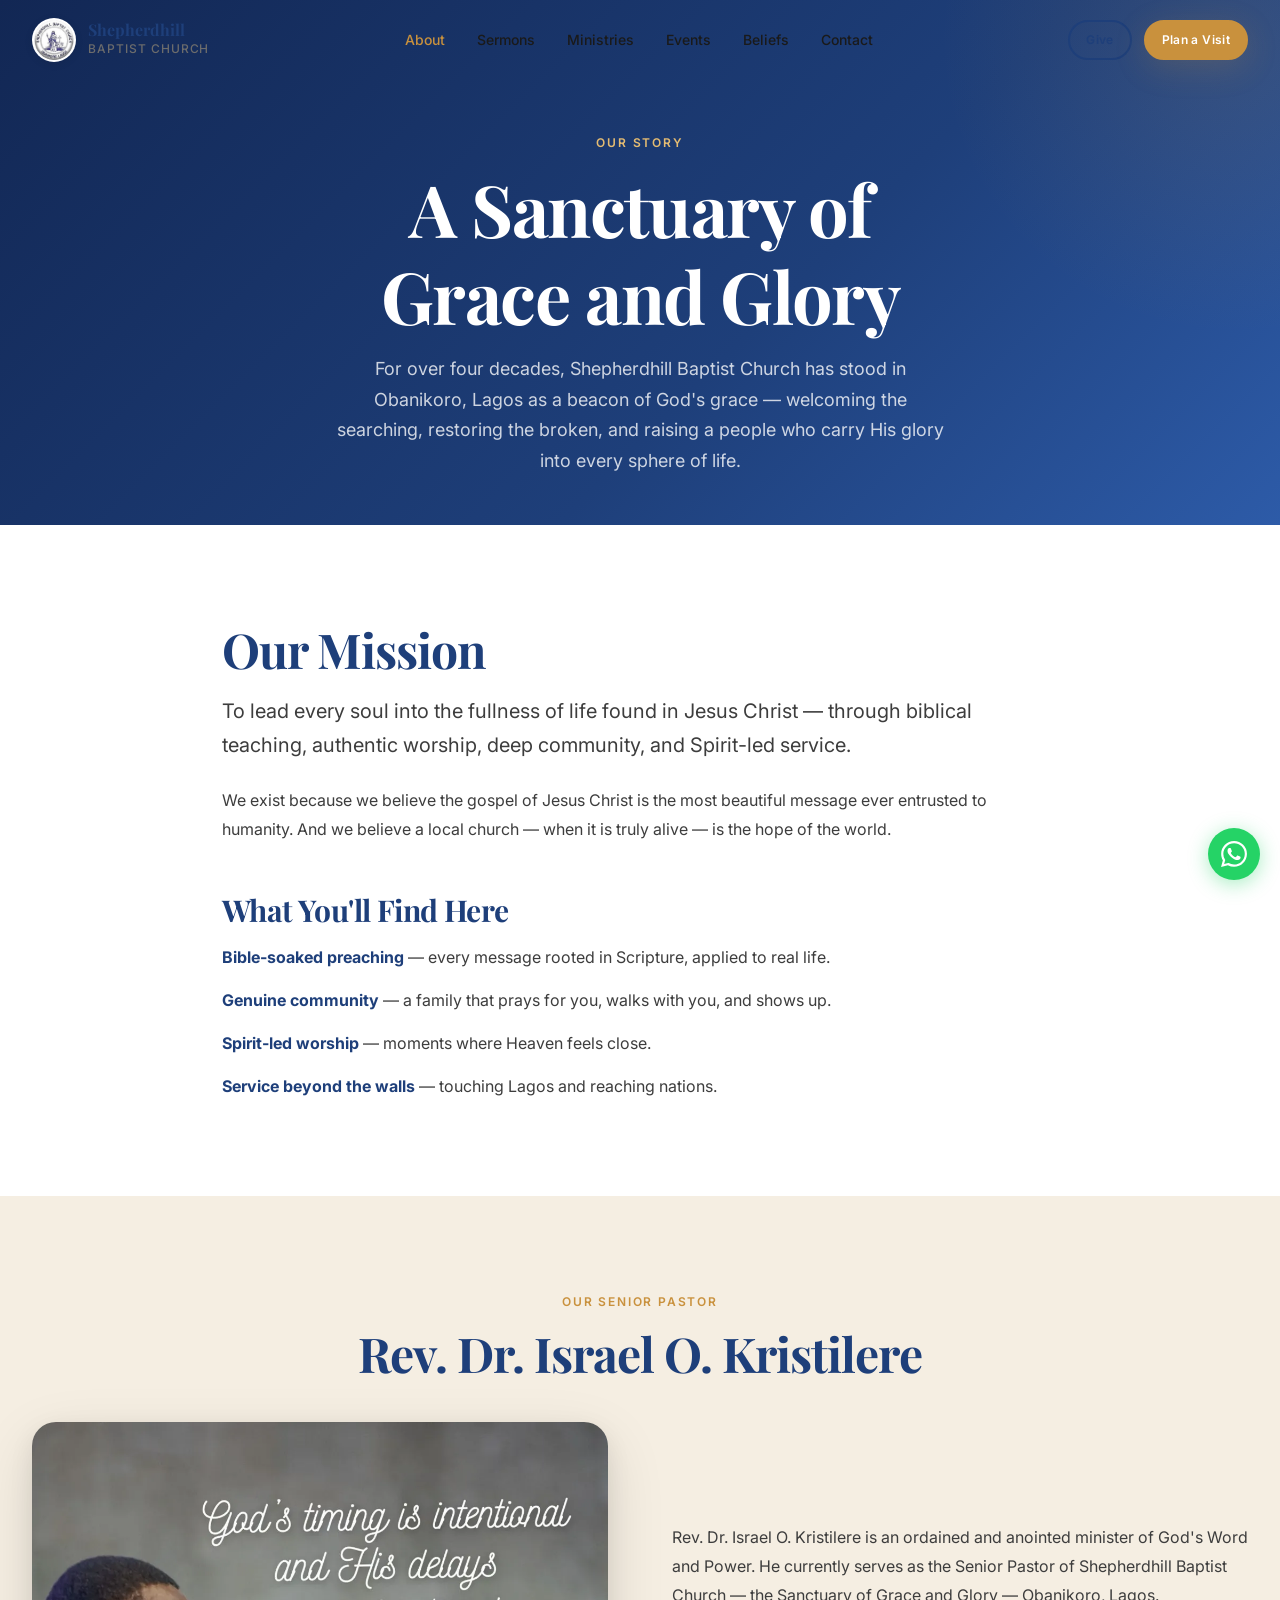
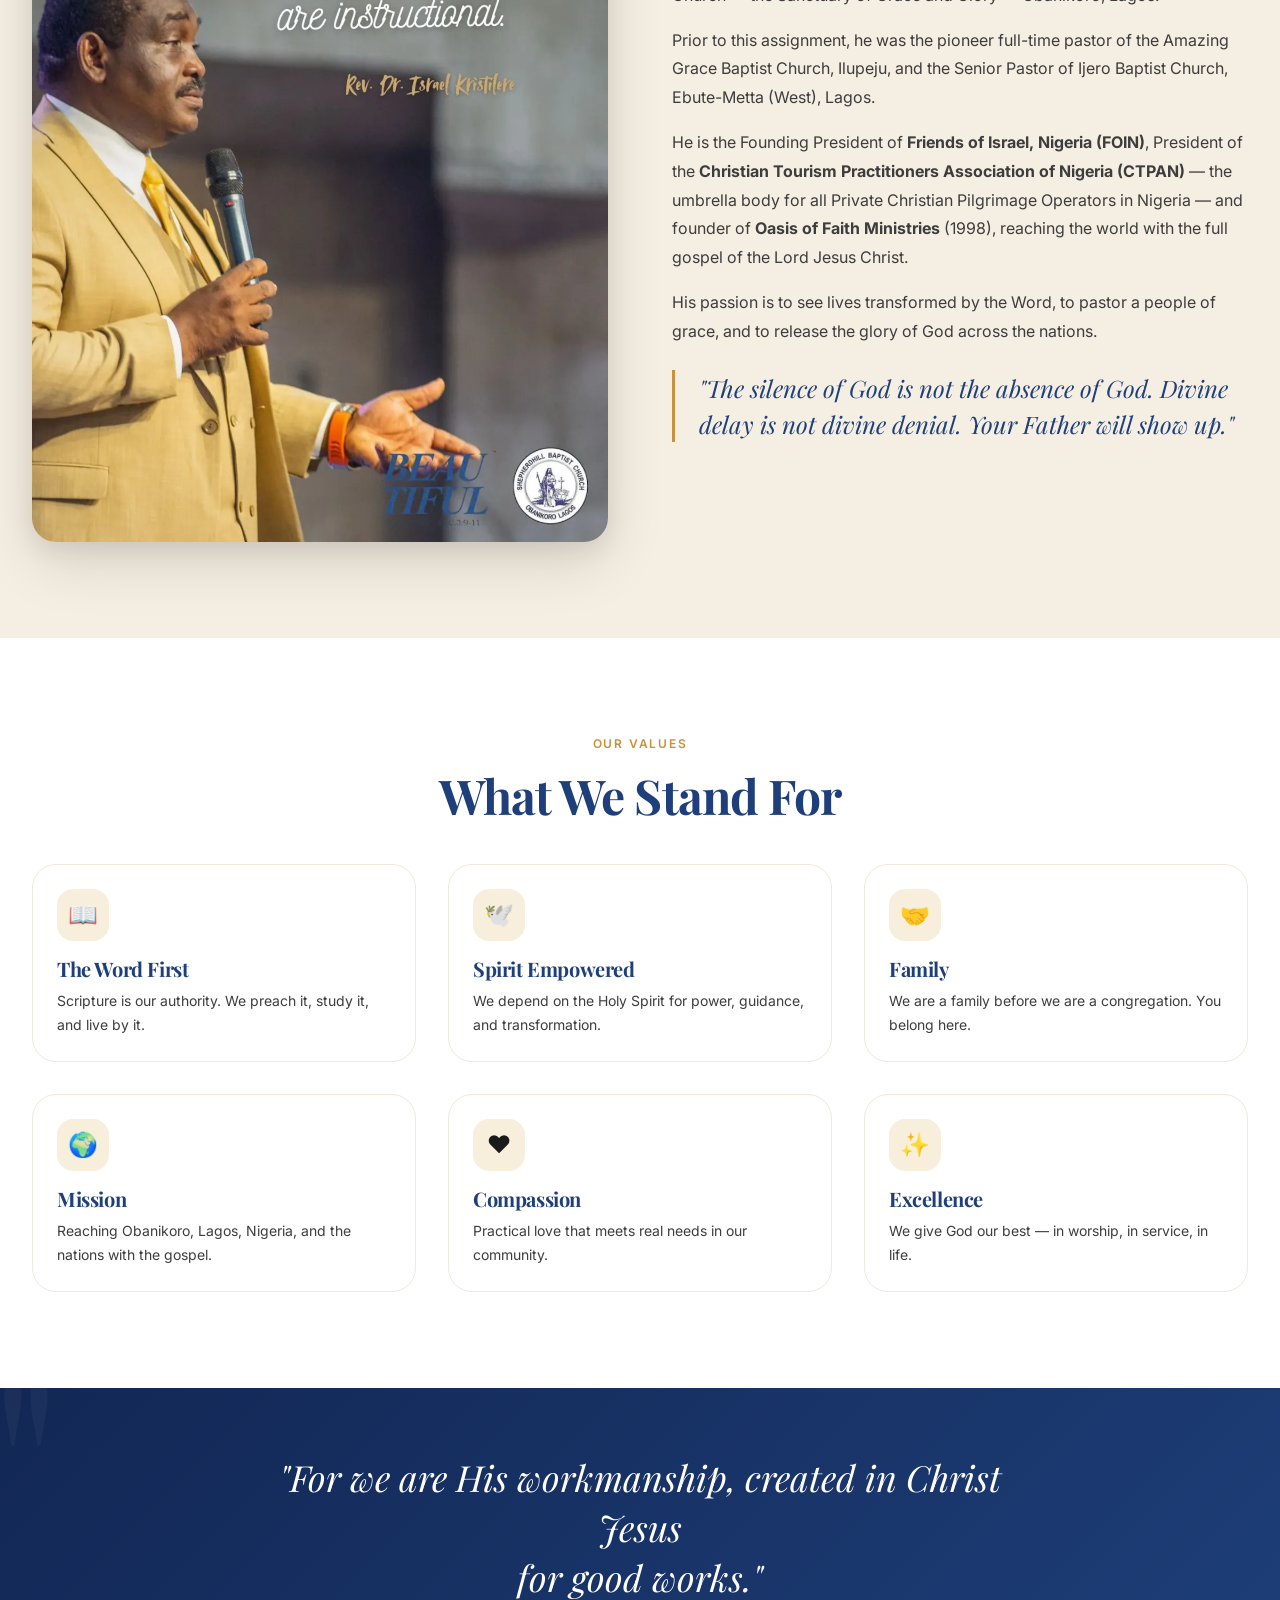
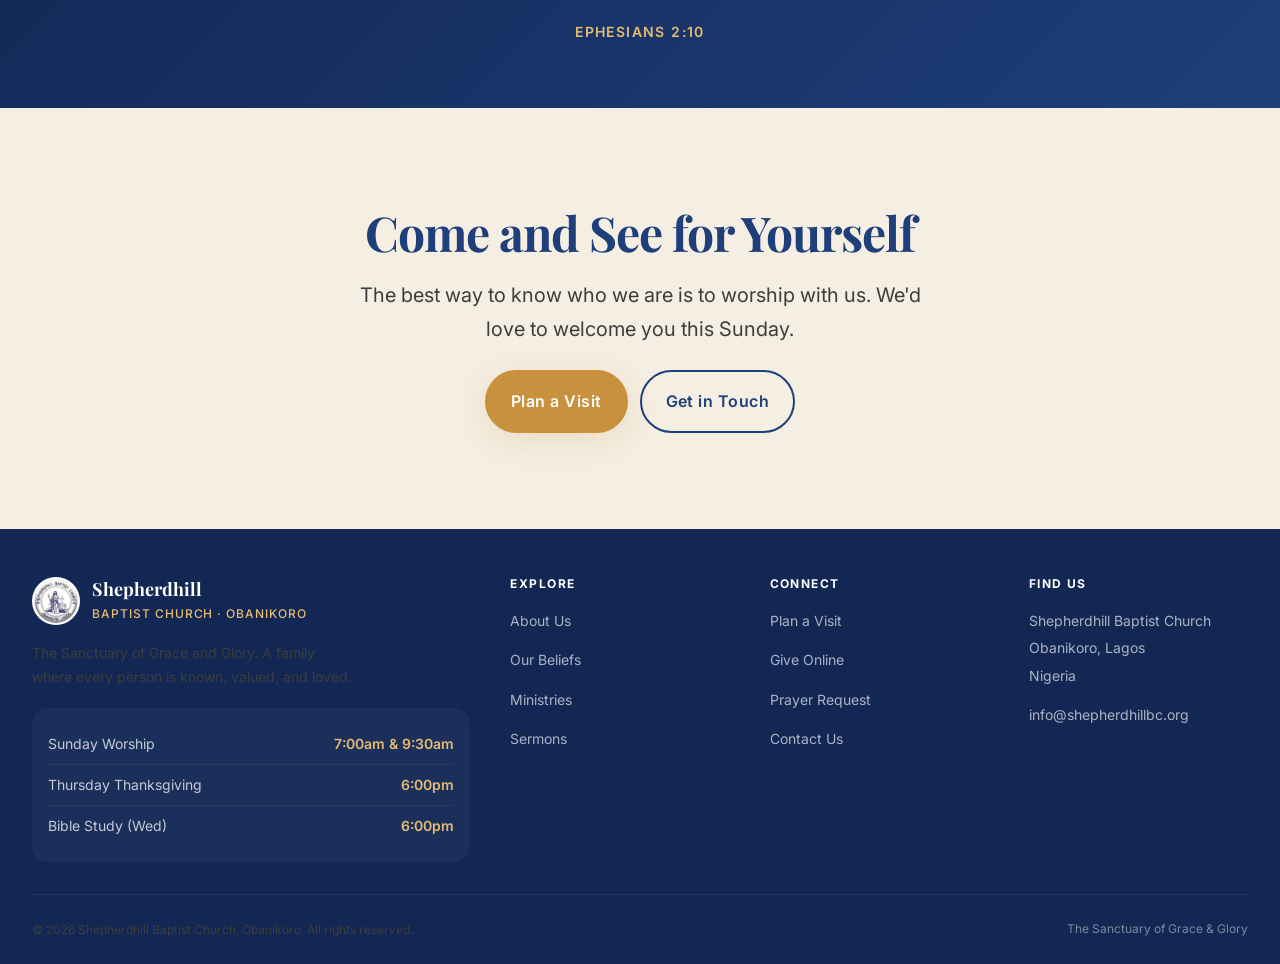
==== about.html @ 23aa7ebd "Initial commit — Shepherdhill Baptist Church website" ====
<!DOCTYPE html>
<html lang="en">
<head>
  <meta charset="UTF-8" />
  <meta name="viewport" content="width=device-width, initial-scale=1.0, viewport-fit=cover" />
  <meta name="theme-color" content="#1E3F7A" />
  <meta name="description" content="About Shepherdhill Baptist Church — The Sanctuary of Grace and Glory in Obanikoro, Lagos. Senior Pastor Rev. Dr. Israel O. Kristilere." />
  <title>About Us — Shepherdhill Baptist Church</title>
  <link rel="icon" type="image/jpeg" href="assets/logo.jpg" />
  <link rel="apple-touch-icon" href="assets/logo.jpg" />
  <link rel="preconnect" href="https://fonts.googleapis.com" />
  <link rel="preconnect" href="https://fonts.gstatic.com" crossorigin />
  <link href="https://fonts.googleapis.com/css2?family=Playfair+Display:ital,wght@0,700;0,800;1,700&family=Inter:wght@400;500;600;700&display=swap" rel="stylesheet" />
  <link rel="stylesheet" href="css/style.css" />
</head>
<body>

  <nav class="nav" id="main-nav">
    <div class="nav__inner">
      <a href="index.html" class="nav__logo">
        <img src="assets/logo.jpg" alt="Shepherdhill Baptist Church Logo" class="nav__logo-img" />
        <div>
          <div class="nav__logo-text">Shepherdhill</div>
          <div class="nav__logo-sub">Baptist Church</div>
        </div>
      </a>
      <ul class="nav__links">
        <li><a href="about.html" class="nav__link">About</a></li>
        <li><a href="sermons.html" class="nav__link">Sermons</a></li>
        <li><a href="ministries.html" class="nav__link">Ministries</a></li>
        <li><a href="events.html" class="nav__link">Events</a></li>
        <li><a href="beliefs.html" class="nav__link">Beliefs</a></li>
        <li><a href="contact.html" class="nav__link">Contact</a></li>
      </ul>
      <div class="nav__actions">
        <a href="give.html" class="btn btn--secondary btn--sm btn--desktop">Give</a>
        <a href="plan-visit.html" class="btn btn--primary btn--sm">Plan a Visit</a>
        <button class="nav__menu-btn" id="menu-btn" aria-label="Open menu">
          <span></span><span></span><span></span>
        </button>
      </div>
    </div>
  </nav>

  <div class="mobile-nav" id="mobile-nav">
    <button class="mobile-nav__close" id="mobile-nav-close" aria-label="Close menu">✕</button>
    <ul class="mobile-nav__links">
      <li><a href="index.html" class="mobile-nav__link">Home</a></li>
      <li><a href="about.html" class="mobile-nav__link">About</a></li>
      <li><a href="sermons.html" class="mobile-nav__link">Sermons</a></li>
      <li><a href="ministries.html" class="mobile-nav__link">Ministries</a></li>
      <li><a href="events.html" class="mobile-nav__link">Events</a></li>
      <li><a href="beliefs.html" class="mobile-nav__link">Beliefs</a></li>
      <li><a href="plan-visit.html" class="mobile-nav__link">Plan a Visit</a></li>
      <li><a href="give.html" class="mobile-nav__link">Give</a></li>
      <li><a href="contact.html" class="mobile-nav__link">Contact</a></li>
    </ul>
  </div>

  <main>
    <section class="page-hero">
      <div class="container">
        <span class="page-hero__label">Our Story</span>
        <h1 class="page-hero__title">A Sanctuary of<br>Grace and Glory</h1>
        <p class="page-hero__subtitle">
          For over four decades, Shepherdhill Baptist Church has stood in Obanikoro, Lagos as
          a beacon of God's grace — welcoming the searching, restoring the broken, and raising
          a people who carry His glory into every sphere of life.
        </p>
      </div>
    </section>

    <section class="section">
      <div class="container container--narrow">
        <div class="reveal">
          <h2 class="mb-4">Our Mission</h2>
          <p class="text-lead mb-6">
            To lead every soul into the fullness of life found in Jesus Christ — through
            biblical teaching, authentic worship, deep community, and Spirit-led service.
          </p>
          <p class="mb-6">
            We exist because we believe the gospel of Jesus Christ is the most beautiful
            message ever entrusted to humanity. And we believe a local church — when it is
            truly alive — is the hope of the world.
          </p>
          <h3 style="margin-top: 3rem;" class="mb-4">What You'll Find Here</h3>
          <ul style="display:flex; flex-direction:column; gap: 16px; color: var(--color-text-soft); line-height: 1.7;">
            <li><strong style="color: var(--color-primary);">Bible-soaked preaching</strong> — every message rooted in Scripture, applied to real life.</li>
            <li><strong style="color: var(--color-primary);">Genuine community</strong> — a family that prays for you, walks with you, and shows up.</li>
            <li><strong style="color: var(--color-primary);">Spirit-led worship</strong> — moments where Heaven feels close.</li>
            <li><strong style="color: var(--color-primary);">Service beyond the walls</strong> — touching Lagos and reaching nations.</li>
          </ul>
        </div>
      </div>
    </section>

    <section class="section section--warm">
      <div class="container">
        <div class="section-header section-header--center reveal">
          <span class="section-header__label">Our Senior Pastor</span>
          <h2 class="section-header__title">Rev. Dr. Israel O. Kristilere</h2>
        </div>

        <div class="split reveal">
          <div>
            <img src="assets/pastor/pastor-2.webp" alt="Rev. Dr. Israel O. Kristilere"
              style="width:100%; aspect-ratio: 4/5; object-fit: cover; object-position: center top; border-radius: 24px; box-shadow: var(--shadow-xl);" />
          </div>
          <div>
            <p class="mb-4">
              Rev. Dr. Israel O. Kristilere is an ordained and anointed minister of God's
              Word and Power. He currently serves as the Senior Pastor of Shepherdhill
              Baptist Church — the Sanctuary of Grace and Glory — Obanikoro, Lagos.
            </p>
            <p class="mb-4">
              Prior to this assignment, he was the pioneer full-time pastor of the Amazing
              Grace Baptist Church, Ilupeju, and the Senior Pastor of Ijero Baptist Church,
              Ebute-Metta (West), Lagos.
            </p>
            <p class="mb-4">
              He is the Founding President of <strong>Friends of Israel, Nigeria (FOIN)</strong>,
              President of the <strong>Christian Tourism Practitioners Association of Nigeria
              (CTPAN)</strong> — the umbrella body for all Private Christian Pilgrimage Operators
              in Nigeria — and founder of <strong>Oasis of Faith Ministries</strong> (1998),
              reaching the world with the full gospel of the Lord Jesus Christ.
            </p>
            <p class="mb-6">
              His passion is to see lives transformed by the Word, to pastor a people of grace,
              and to release the glory of God across the nations.
            </p>
            <blockquote>
              "The silence of God is not the absence of God. Divine delay is not
              divine denial. Your Father will show up."
            </blockquote>
          </div>
        </div>
      </div>
    </section>

    <section class="section">
      <div class="container">
        <div class="section-header section-header--center reveal">
          <span class="section-header__label">Our Values</span>
          <h2 class="section-header__title">What We Stand For</h2>
        </div>

        <div class="grid grid-3 reveal">
          <div class="ministry-card">
            <div class="ministry-card__icon">📖</div>
            <h3 class="ministry-card__title">The Word First</h3>
            <p class="ministry-card__desc">Scripture is our authority. We preach it, study it, and live by it.</p>
          </div>
          <div class="ministry-card">
            <div class="ministry-card__icon">🕊️</div>
            <h3 class="ministry-card__title">Spirit Empowered</h3>
            <p class="ministry-card__desc">We depend on the Holy Spirit for power, guidance, and transformation.</p>
          </div>
          <div class="ministry-card">
            <div class="ministry-card__icon">🤝</div>
            <h3 class="ministry-card__title">Family</h3>
            <p class="ministry-card__desc">We are a family before we are a congregation. You belong here.</p>
          </div>
          <div class="ministry-card">
            <div class="ministry-card__icon">🌍</div>
            <h3 class="ministry-card__title">Mission</h3>
            <p class="ministry-card__desc">Reaching Obanikoro, Lagos, Nigeria, and the nations with the gospel.</p>
          </div>
          <div class="ministry-card">
            <div class="ministry-card__icon">❤️</div>
            <h3 class="ministry-card__title">Compassion</h3>
            <p class="ministry-card__desc">Practical love that meets real needs in our community.</p>
          </div>
          <div class="ministry-card">
            <div class="ministry-card__icon">✨</div>
            <h3 class="ministry-card__title">Excellence</h3>
            <p class="ministry-card__desc">We give God our best — in worship, in service, in life.</p>
          </div>
        </div>
      </div>
    </section>

    <div class="scripture-banner">
      <p class="scripture-banner__text">
        "For we are His workmanship, created in Christ Jesus<br>for good works."
      </p>
      <p class="scripture-banner__ref">Ephesians 2:10</p>
    </div>

    <section class="section section--warm">
      <div class="container" style="text-align:center;">
        <h2 class="mb-4">Come and See for Yourself</h2>
        <p class="text-lead mb-6" style="max-width: 600px; margin-left: auto; margin-right: auto;">
          The best way to know who we are is to worship with us. We'd love to welcome you this Sunday.
        </p>
        <div style="display:flex; gap: 12px; justify-content:center; flex-wrap:wrap;">
          <a href="plan-visit.html" class="btn btn--primary btn--lg">Plan a Visit</a>
          <a href="contact.html" class="btn btn--secondary btn--lg">Get in Touch</a>
        </div>
      </div>
    </section>
  </main>

  <footer class="footer">
    <div class="container">
      <div class="footer__grid">
        <div>
          <a href="index.html" class="footer__logo">
            <img src="assets/logo.jpg" alt="Shepherdhill Baptist Church" class="footer__logo-img" />
            <div>
              <span class="footer__logo-name">Shepherdhill</span>
              <span class="footer__logo-sub">Baptist Church · Obanikoro</span>
            </div>
          </a>
          <p class="footer__tagline">The Sanctuary of Grace and Glory. A family where every person is known, valued, and loved.</p>
          <div class="footer__service-times">
            <div class="footer__service-time"><span>Sunday Worship</span><span>7:00am &amp; 9:30am</span></div>
            <div class="footer__service-time"><span>Thursday Thanksgiving</span><span>6:00pm</span></div>
            <div class="footer__service-time"><span>Bible Study (Wed)</span><span>6:00pm</span></div>
          </div>
        </div>
        <div>
          <h4 class="footer__col-title">Explore</h4>
          <ul class="footer__links">
            <li><a href="about.html" class="footer__link">About Us</a></li>
            <li><a href="beliefs.html" class="footer__link">Our Beliefs</a></li>
            <li><a href="ministries.html" class="footer__link">Ministries</a></li>
            <li><a href="sermons.html" class="footer__link">Sermons</a></li>
          </ul>
        </div>
        <div>
          <h4 class="footer__col-title">Connect</h4>
          <ul class="footer__links">
            <li><a href="plan-visit.html" class="footer__link">Plan a Visit</a></li>
            <li><a href="give.html" class="footer__link">Give Online</a></li>
            <li><a href="contact.html#prayer" class="footer__link">Prayer Request</a></li>
            <li><a href="contact.html" class="footer__link">Contact Us</a></li>
          </ul>
        </div>
        <div>
          <h4 class="footer__col-title">Find Us</h4>
          <ul class="footer__links">
            <li><span class="footer__link">Shepherdhill Baptist Church<br>Obanikoro, Lagos<br>Nigeria</span></li>
            <li><a href="mailto:info@shepherdhillbc.org" class="footer__link">info@shepherdhillbc.org</a></li>
          </ul>
        </div>
      </div>
      <div class="footer__bottom">
        <p>© 2026 Shepherdhill Baptist Church, Obanikoro. All rights reserved.</p>
        <div><span>The Sanctuary of Grace &amp; Glory</span></div>
      </div>
    </div>
  </footer>

  <a href="https://wa.me/2348000000000" class="whatsapp-float" target="_blank" rel="noopener" aria-label="Chat on WhatsApp">
    <svg viewBox="0 0 24 24"><path d="M17.472 14.382c-.297-.149-1.758-.867-2.03-.967-.273-.099-.471-.148-.67.15-.197.297-.767.966-.94 1.164-.173.199-.347.223-.644.075-.297-.15-1.255-.463-2.39-1.475-.883-.788-1.48-1.761-1.653-2.059-.173-.297-.018-.458.13-.606.134-.133.298-.347.446-.52.149-.174.198-.298.298-.497.099-.198.05-.371-.025-.52-.075-.149-.669-1.612-.916-2.207-.242-.579-.487-.5-.669-.51-.173-.008-.371-.01-.57-.01-.198 0-.52.074-.792.372-.272.297-1.04 1.016-1.04 2.479 0 1.462 1.065 2.875 1.213 3.074.149.198 2.096 3.2 5.077 4.487.709.306 1.262.489 1.694.625.712.227 1.36.195 1.871.118.571-.085 1.758-.719 2.006-1.413.248-.694.248-1.289.173-1.413-.074-.124-.272-.198-.57-.347m-5.421 7.403h-.004a9.87 9.87 0 0 1-5.031-1.378l-.361-.214-3.741.982.998-3.648-.235-.374a9.86 9.86 0 0 1-1.51-5.26c.001-5.45 4.436-9.884 9.888-9.884 2.64 0 5.122 1.03 6.988 2.898a9.825 9.825 0 0 1 2.893 6.994c-.003 5.45-4.437 9.884-9.885 9.884m8.413-18.297A11.815 11.815 0 0 0 12.05 0C5.495 0 .16 5.335.157 11.892c0 2.096.547 4.142 1.588 5.945L.057 24l6.305-1.654a11.882 11.882 0 0 0 5.683 1.448h.005c6.554 0 11.89-5.335 11.893-11.893a11.821 11.821 0 0 0-3.48-8.413z"/></svg>
  </a>

  <script src="js/main.js"></script>
</body>
</html>
---- css/style.css ----
/* ==========================================================================
   SHEPHERDHILL BAPTIST CHURCH — Stylesheet
   Brand: Navy (from logo) + Warm Gold (from Triple Exaltation collateral)
   Mobile-first. No horizontal overflow. Face-safe imagery.
   ========================================================================== */

/* --------------------------------------------------------------------------
   1. DESIGN TOKENS
   -------------------------------------------------------------------------- */
:root {
  /* Brand — pulled directly from the church logo + collateral */
  --color-primary:       #1E3F7A;   /* logo navy */
  --color-primary-dark:  #122754;
  --color-primary-light: #2D5BA8;
  --color-accent:        #C9913D;   /* warm gold from preaching imagery */
  --color-accent-light:  #E5BC72;
  --color-accent-subtle: #F7EFDC;

  /* Neutrals */
  --color-warm:          #F5EEE2;
  --color-cream:         #FBF7F0;
  --color-white:         #FFFFFF;
  --color-text:          #1A1A1A;
  --color-text-soft:     #3D3D3D;
  --color-muted:         #6C6C6C;
  --color-border:        #E4DCCE;
  --color-border-light:  #F0E9DC;

  /* Typography */
  --font-heading:        'Playfair Display', Georgia, serif;
  --font-body:           'Inter', -apple-system, BlinkMacSystemFont, sans-serif;

  /* Type Scale */
  --text-xs:   0.75rem;
  --text-sm:   0.875rem;
  --text-base: 1rem;
  --text-lg:   1.125rem;
  --text-xl:   1.25rem;
  --text-2xl:  1.5rem;
  --text-3xl:  1.875rem;
  --text-4xl:  2.25rem;
  --text-5xl:  3rem;
  --text-6xl:  3.75rem;
  --text-7xl:  4.5rem;

  /* Spacing */
  --space-1:   0.25rem;
  --space-2:   0.5rem;
  --space-3:   0.75rem;
  --space-4:   1rem;
  --space-5:   1.25rem;
  --space-6:   1.5rem;
  --space-8:   2rem;
  --space-10:  2.5rem;
  --space-12:  3rem;
  --space-16:  4rem;
  --space-20:  5rem;
  --space-24:  6rem;

  /* Border Radius */
  --radius-sm:   4px;
  --radius-md:   8px;
  --radius-lg:   16px;
  --radius-xl:   24px;
  --radius-2xl:  32px;
  --radius-full: 9999px;

  /* Shadows */
  --shadow-sm:  0 1px 3px rgba(0,0,0,0.06), 0 1px 2px rgba(0,0,0,0.04);
  --shadow-md:  0 4px 16px rgba(0,0,0,0.08), 0 2px 6px rgba(0,0,0,0.05);
  --shadow-lg:  0 10px 40px rgba(0,0,0,0.10), 0 4px 16px rgba(0,0,0,0.06);
  --shadow-xl:  0 20px 60px rgba(0,0,0,0.12), 0 8px 24px rgba(0,0,0,0.08);
  --shadow-warm: 0 8px 32px rgba(201, 145, 61, 0.18);

  /* Transitions */
  --transition-fast:   150ms ease;
  --transition-base:   250ms ease;
  --transition-slow:   400ms ease;
  --transition-smooth: 600ms cubic-bezier(0.4, 0, 0.2, 1);

  /* Layout */
  --max-width:       1280px;
  --content-width:   900px;
  --nav-height:      64px;
}

@media (min-width: 769px) {
  :root { --nav-height: 80px; }
}

/* --------------------------------------------------------------------------
   2. RESET + GLOBAL OVERFLOW GUARD
   -------------------------------------------------------------------------- */
*, *::before, *::after {
  box-sizing: border-box;
  margin: 0;
  padding: 0;
}

html, body {
  /* prevent horizontal swipe gap on mobile */
  overflow-x: hidden;
  max-width: 100%;
  width: 100%;
}

html {
  font-size: 16px;
  scroll-behavior: smooth;
  -webkit-font-smoothing: antialiased;
  -moz-osx-font-smoothing: grayscale;
  text-rendering: optimizeLegibility;
}

body {
  font-family: var(--font-body);
  font-size: var(--text-base);
  color: var(--color-text);
  background-color: var(--color-white);
  line-height: 1.7;
}

img, video {
  max-width: 100%;
  height: auto;
  display: block;
}

a { color: inherit; text-decoration: none; }
ul, ol { list-style: none; }
button { font-family: inherit; cursor: pointer; border: none; background: none; }
input, textarea, select { font-family: inherit; font-size: inherit; }

/* --------------------------------------------------------------------------
   3. TYPOGRAPHY
   -------------------------------------------------------------------------- */
h1, h2, h3, h4, h5, h6 {
  font-family: var(--font-heading);
  font-weight: 700;
  line-height: 1.2;
  color: var(--color-primary);
  letter-spacing: -0.02em;
}

h1 { font-size: clamp(2rem, 6vw, var(--text-7xl)); }
h2 { font-size: clamp(1.625rem, 4.5vw, var(--text-5xl)); }
h3 { font-size: clamp(1.375rem, 3vw, var(--text-3xl)); }
h4 { font-size: var(--text-xl); }
h5 { font-size: var(--text-lg); }
h6 { font-size: var(--text-base); }

p { color: var(--color-text-soft); line-height: 1.8; }

.text-lead {
  font-size: clamp(var(--text-base), 2vw, var(--text-xl));
  color: var(--color-text-soft);
  line-height: 1.7;
  font-weight: 400;
}

blockquote {
  font-family: var(--font-heading);
  font-size: var(--text-2xl);
  font-style: italic;
  color: var(--color-primary);
  line-height: 1.5;
  border-left: 3px solid var(--color-accent);
  padding-left: var(--space-6);
}

/* --------------------------------------------------------------------------
   4. LAYOUT
   -------------------------------------------------------------------------- */
.container {
  width: 100%;
  max-width: var(--max-width);
  margin: 0 auto;
  padding-left: var(--space-5);
  padding-right: var(--space-5);
}

@media (min-width: 769px) {
  .container { padding-left: var(--space-8); padding-right: var(--space-8); }
}

.container--narrow { max-width: var(--content-width); }

.section { padding: var(--space-16) 0; }
.section--lg { padding: var(--space-20) 0; }
.section--sm { padding: var(--space-12) 0; }
.section--warm { background: var(--color-warm); }
.section--cream { background: var(--color-cream); }
.section--dark { background: var(--color-primary); color: white; }
.section--dark h1, .section--dark h2, .section--dark h3 { color: white; }
.section--dark p { color: rgba(255,255,255,0.78); }

@media (min-width: 769px) {
  .section { padding: var(--space-24) 0; }
}

.grid { display: grid; gap: var(--space-6); }
.grid-2 { grid-template-columns: 1fr; }
.grid-3 { grid-template-columns: 1fr; }
.grid-4 { grid-template-columns: repeat(2, 1fr); }

@media (min-width: 600px) {
  .grid-2 { grid-template-columns: repeat(2, 1fr); }
}
@media (min-width: 900px) {
  .grid-3 { grid-template-columns: repeat(3, 1fr); }
  .grid-4 { grid-template-columns: repeat(4, 1fr); }
  .grid { gap: var(--space-8); }
}

.split {
  display: grid;
  grid-template-columns: 1fr;
  gap: var(--space-10);
  align-items: center;
}
@media (min-width: 900px) {
  .split { grid-template-columns: 1fr 1fr; gap: var(--space-16); }
}

/* --------------------------------------------------------------------------
   5. NAVIGATION
   -------------------------------------------------------------------------- */
.nav {
  position: fixed;
  top: 0; left: 0; right: 0;
  z-index: 1000;
  height: var(--nav-height);
  display: flex;
  align-items: center;
  transition: background var(--transition-slow), box-shadow var(--transition-slow);
}
.nav--transparent { background: transparent; }
.nav--scrolled {
  background: rgba(255,255,255,0.96);
  backdrop-filter: blur(12px);
  -webkit-backdrop-filter: blur(12px);
  box-shadow: 0 1px 0 rgba(0,0,0,0.06);
}

.nav__inner {
  width: 100%;
  max-width: var(--max-width);
  margin: 0 auto;
  padding: 0 var(--space-5);
  display: flex;
  align-items: center;
  justify-content: space-between;
  gap: var(--space-3);
}
@media (min-width: 769px) {
  .nav__inner { padding: 0 var(--space-8); }
}

.nav__logo {
  display: flex;
  align-items: center;
  gap: var(--space-3);
  text-decoration: none;
  min-width: 0;
}

.nav__logo-img {
  width: 44px;
  height: 44px;
  border-radius: var(--radius-full);
  background: white;
  padding: 2px;
  flex-shrink: 0;
  box-shadow: 0 2px 8px rgba(0,0,0,0.08);
}

.nav__logo-text {
  font-family: var(--font-heading);
  font-size: 1rem;
  font-weight: 700;
  color: var(--color-primary);
  line-height: 1.1;
  white-space: nowrap;
  overflow: hidden;
  text-overflow: ellipsis;
}

.nav__logo-sub {
  font-family: var(--font-body);
  font-size: var(--text-xs);
  color: var(--color-muted);
  font-weight: 500;
  letter-spacing: 0.08em;
  text-transform: uppercase;
  white-space: nowrap;
}

.nav--transparent .nav__logo-text { color: white; }
.nav--transparent .nav__logo-sub { color: rgba(255,255,255,0.7); }

.nav__links {
  display: none;
  align-items: center;
  gap: var(--space-8);
}

@media (min-width: 1025px) {
  .nav__links { display: flex; }
}

.nav__link {
  font-size: var(--text-sm);
  font-weight: 500;
  color: var(--color-text);
  transition: color var(--transition-fast);
}
.nav--transparent .nav__link { color: rgba(255,255,255,0.85); }
.nav__link:hover, .nav__link--active { color: var(--color-accent); }
.nav--transparent .nav__link:hover { color: white; }

.nav__actions {
  display: flex;
  align-items: center;
  gap: var(--space-3);
  flex-shrink: 0;
}

.nav__actions .btn--desktop {
  display: none;
}
@media (min-width: 1025px) {
  .nav__actions .btn--desktop { display: inline-flex; }
}

.nav__menu-btn {
  display: flex;
  flex-direction: column;
  gap: 5px;
  padding: var(--space-2);
}
@media (min-width: 1025px) {
  .nav__menu-btn { display: none; }
}

.nav__menu-btn span {
  display: block;
  width: 22px;
  height: 2px;
  background: var(--color-primary);
  transition: transform var(--transition-base);
  border-radius: 2px;
}
.nav--transparent .nav__menu-btn span { background: white; }

/* Mobile Nav Overlay */
.mobile-nav {
  position: fixed;
  inset: 0;
  z-index: 999;
  background: var(--color-primary);
  display: flex;
  flex-direction: column;
  align-items: center;
  justify-content: center;
  opacity: 0;
  pointer-events: none;
  transition: opacity var(--transition-smooth);
}
.mobile-nav--open { opacity: 1; pointer-events: all; }

.mobile-nav__close {
  position: absolute;
  top: var(--space-5);
  right: var(--space-5);
  color: white;
  font-size: var(--text-2xl);
}

.mobile-nav__links {
  display: flex;
  flex-direction: column;
  align-items: center;
  gap: var(--space-5);
  text-align: center;
  padding: var(--space-8) var(--space-4);
}

.mobile-nav__link {
  font-family: var(--font-heading);
  font-size: clamp(1.5rem, 6vw, 2rem);
  color: rgba(255,255,255,0.9);
  font-weight: 700;
}
.mobile-nav__link:hover { color: var(--color-accent-light); }

/* --------------------------------------------------------------------------
   6. BUTTONS
   -------------------------------------------------------------------------- */
.btn {
  display: inline-flex;
  align-items: center;
  justify-content: center;
  gap: var(--space-2);
  font-family: var(--font-body);
  font-size: var(--text-sm);
  font-weight: 600;
  letter-spacing: 0.03em;
  padding: var(--space-3) var(--space-5);
  border-radius: var(--radius-full);
  transition: all var(--transition-base);
  cursor: pointer;
  border: 2px solid transparent;
  text-align: center;
}

.btn--primary {
  background: var(--color-accent);
  color: white;
  border-color: var(--color-accent);
  box-shadow: var(--shadow-warm);
}
.btn--primary:hover {
  background: var(--color-accent-light);
  border-color: var(--color-accent-light);
  transform: translateY(-1px);
}

.btn--secondary {
  background: transparent;
  color: var(--color-primary);
  border-color: var(--color-primary);
}
.btn--secondary:hover { background: var(--color-primary); color: white; }

.btn--ghost {
  background: transparent;
  color: white;
  border-color: rgba(255,255,255,0.5);
}
.btn--ghost:hover { background: rgba(255,255,255,0.1); border-color: white; }

.btn--white {
  background: white;
  color: var(--color-primary);
  border-color: white;
}
.btn--white:hover { background: var(--color-warm); }

.btn--lg { font-size: var(--text-base); padding: var(--space-4) var(--space-6); }
.btn--sm { font-size: var(--text-xs); padding: var(--space-2) var(--space-4); }
.btn--full { width: 100%; }

.btn svg { width: 18px; height: 18px; flex-shrink: 0; }

/* WhatsApp float */
.whatsapp-float {
  position: fixed;
  bottom: var(--space-5);
  right: var(--space-5);
  z-index: 900;
  width: 52px;
  height: 52px;
  background: #25D366;
  border-radius: var(--radius-full);
  display: flex;
  align-items: center;
  justify-content: center;
  box-shadow: 0 4px 20px rgba(37,211,102,0.4);
  transition: transform var(--transition-base);
}
.whatsapp-float:hover { transform: scale(1.1); }
.whatsapp-float svg { width: 26px; height: 26px; fill: white; }

/* --------------------------------------------------------------------------
   7. HERO — Video background
   -------------------------------------------------------------------------- */
.hero {
  position: relative;
  min-height: 100vh;
  min-height: 100svh;
  display: flex;
  align-items: center;
  overflow: hidden;
}

.hero__media {
  position: absolute;
  inset: 0;
  overflow: hidden;
  z-index: 0;
}

.hero__video {
  position: absolute;
  top: 50%;
  left: 50%;
  min-width: 100%;
  min-height: 100%;
  width: auto;
  height: auto;
  transform: translate(-50%, -50%);
  object-fit: cover;
}

@media (min-width: 769px) {
  .hero__video {
    width: 100%;
    height: 100%;
  }
}

.hero__media::after {
  content: '';
  position: absolute;
  inset: 0;
  background: linear-gradient(
    135deg,
    rgba(18, 39, 84, 0.88) 0%,
    rgba(30, 63, 122, 0.65) 50%,
    rgba(201, 145, 61, 0.30) 100%
  );
  z-index: 1;
}

.hero__content {
  position: relative;
  z-index: 2;
  width: 100%;
  max-width: var(--max-width);
  margin: 0 auto;
  padding: calc(var(--nav-height) + var(--space-12)) var(--space-5) var(--space-16);
}

@media (min-width: 769px) {
  .hero__content {
    padding: calc(var(--nav-height) + var(--space-16)) var(--space-8) var(--space-16);
  }
}

.hero__label {
  display: inline-block;
  font-family: var(--font-body);
  font-size: var(--text-xs);
  font-weight: 600;
  letter-spacing: 0.18em;
  text-transform: uppercase;
  color: var(--color-accent-light);
  margin-bottom: var(--space-4);
  padding: var(--space-2) var(--space-4);
  border: 1px solid rgba(229, 188, 114, 0.4);
  border-radius: var(--radius-full);
  background: rgba(229, 188, 114, 0.08);
}

.hero__title {
  font-family: var(--font-heading);
  font-size: clamp(2rem, 8vw, 4.5rem);
  font-weight: 700;
  color: white;
  line-height: 1.1;
  letter-spacing: -0.03em;
  margin-bottom: var(--space-5);
}
.hero__title span {
  color: var(--color-accent-light);
  display: block;
}

.hero__subtitle {
  font-size: clamp(0.95rem, 2.2vw, 1.125rem);
  color: rgba(255,255,255,0.85);
  line-height: 1.7;
  margin-bottom: var(--space-8);
  max-width: 560px;
}

.hero__actions {
  display: flex;
  flex-direction: column;
  gap: var(--space-3);
  align-items: stretch;
}
@media (min-width: 600px) {
  .hero__actions { flex-direction: row; flex-wrap: wrap; align-items: center; }
}

.hero__actions .btn { width: 100%; }
@media (min-width: 600px) {
  .hero__actions .btn { width: auto; }
}

/* Page hero (inner pages) */
.page-hero {
  padding: calc(var(--nav-height) + var(--space-12)) var(--space-5) var(--space-12);
  background: linear-gradient(135deg, var(--color-primary-dark) 0%, var(--color-primary) 60%, var(--color-primary-light) 100%);
  text-align: center;
  position: relative;
  overflow: hidden;
}
.page-hero::before {
  content: '';
  position: absolute;
  top: -50%;
  right: -20%;
  width: 600px;
  height: 600px;
  background: radial-gradient(circle, rgba(201,145,61,0.12) 0%, transparent 70%);
  pointer-events: none;
}

.page-hero__label {
  display: inline-block;
  font-size: var(--text-xs);
  font-weight: 600;
  letter-spacing: 0.15em;
  text-transform: uppercase;
  color: var(--color-accent-light);
  margin-bottom: var(--space-3);
}

.page-hero__title {
  color: white;
  margin-bottom: var(--space-4);
}

.page-hero__subtitle {
  color: rgba(255,255,255,0.78);
  font-size: var(--text-lg);
  max-width: 620px;
  margin: 0 auto;
  line-height: 1.7;
}

/* Service times bar */
.service-bar {
  background: rgba(255,255,255,0.08);
  backdrop-filter: blur(8px);
  border-top: 1px solid rgba(255,255,255,0.12);
  padding: var(--space-3) var(--space-5);
  position: relative;
  z-index: 2;
}
.service-bar__inner {
  max-width: var(--max-width);
  margin: 0 auto;
  display: flex;
  flex-wrap: nowrap;
  align-items: center;
  gap: var(--space-5);
  overflow-x: auto;
  -webkit-overflow-scrolling: touch;
  scrollbar-width: none;
}
.service-bar__inner::-webkit-scrollbar { display: none; }

.service-bar__item {
  display: flex;
  align-items: center;
  gap: var(--space-2);
  color: rgba(255,255,255,0.9);
  font-size: var(--text-sm);
  white-space: nowrap;
  flex-shrink: 0;
}
.service-bar__dot {
  width: 6px;
  height: 6px;
  border-radius: var(--radius-full);
  background: var(--color-accent-light);
  flex-shrink: 0;
}

/* --------------------------------------------------------------------------
   8. SECTION HEADERS
   -------------------------------------------------------------------------- */
.section-header { margin-bottom: var(--space-10); }
.section-header--center {
  text-align: center;
  max-width: 680px;
  margin-left: auto;
  margin-right: auto;
}
.section-header__label {
  display: block;
  font-family: var(--font-body);
  font-size: var(--text-xs);
  font-weight: 600;
  letter-spacing: 0.15em;
  text-transform: uppercase;
  color: var(--color-accent);
  margin-bottom: var(--space-3);
}
.section-header__title { margin-bottom: var(--space-4); }
.section-header__desc { font-size: var(--text-lg); color: var(--color-muted); line-height: 1.7; }

/* --------------------------------------------------------------------------
   9. CARDS
   -------------------------------------------------------------------------- */
.card {
  background: white;
  border-radius: var(--radius-xl);
  overflow: hidden;
  transition: all var(--transition-base);
  border: 1px solid var(--color-border-light);
}
.card:hover { transform: translateY(-4px); box-shadow: var(--shadow-lg); }

.card__image-wrap {
  width: 100%;
  aspect-ratio: 4/3;
  overflow: hidden;
  background: var(--color-warm);
}
.card__image-wrap img {
  width: 100%;
  height: 100%;
  /* face-safe — keep faces in upper portion of frame */
  object-fit: cover;
  object-position: center 30%;
  transition: transform var(--transition-smooth);
}
.card:hover .card__image-wrap img { transform: scale(1.04); }

.card__body { padding: var(--space-5) var(--space-5) var(--space-6); }
.card__label {
  font-size: var(--text-xs);
  font-weight: 600;
  letter-spacing: 0.1em;
  text-transform: uppercase;
  color: var(--color-accent);
  margin-bottom: var(--space-2);
  display: block;
}
.card__title {
  font-family: var(--font-heading);
  font-size: var(--text-xl);
  color: var(--color-primary);
  margin-bottom: var(--space-3);
  line-height: 1.3;
}
.card__text { font-size: var(--text-sm); color: var(--color-text-soft); line-height: 1.7; margin-bottom: var(--space-4); }

/* Sermon card */
.sermon-card {
  background: white;
  border-radius: var(--radius-xl);
  overflow: hidden;
  border: 1px solid var(--color-border-light);
  transition: all var(--transition-base);
}
.sermon-card:hover { transform: translateY(-4px); box-shadow: var(--shadow-lg); }
.sermon-card__thumb {
  position: relative;
  aspect-ratio: 4/5;
  background: var(--color-primary-dark);
  overflow: hidden;
}
.sermon-card__thumb img {
  width: 100%; height: 100%;
  object-fit: cover;
  object-position: center 25%;
  transition: opacity var(--transition-base);
}
.sermon-card__body { padding: var(--space-5); }
.sermon-card__series {
  font-size: var(--text-xs);
  color: var(--color-accent);
  font-weight: 600;
  letter-spacing: 0.08em;
  text-transform: uppercase;
  margin-bottom: var(--space-2);
}
.sermon-card__title {
  font-family: var(--font-heading);
  font-size: var(--text-lg);
  color: var(--color-primary);
  font-weight: 700;
  margin-bottom: var(--space-2);
  line-height: 1.35;
}
.sermon-card__speaker { font-size: var(--text-sm); color: var(--color-muted); }

/* Ministry card */
.ministry-card {
  background: white;
  border-radius: var(--radius-xl);
  padding: var(--space-6);
  border: 1px solid var(--color-border-light);
  transition: all var(--transition-base);
  position: relative;
  overflow: hidden;
}
.ministry-card::before {
  content: '';
  position: absolute;
  top: 0; left: 0; right: 0;
  height: 3px;
  background: var(--color-accent);
  transform: scaleX(0);
  transform-origin: left;
  transition: transform var(--transition-smooth);
}
.ministry-card:hover::before { transform: scaleX(1); }
.ministry-card:hover { transform: translateY(-4px); box-shadow: var(--shadow-lg); }
.ministry-card__icon {
  width: 52px; height: 52px;
  border-radius: var(--radius-lg);
  background: var(--color-accent-subtle);
  display: flex;
  align-items: center;
  justify-content: center;
  font-size: var(--text-2xl);
  margin-bottom: var(--space-4);
}
.ministry-card__title {
  font-family: var(--font-heading);
  font-size: var(--text-xl);
  color: var(--color-primary);
  margin-bottom: var(--space-2);
}
.ministry-card__desc { font-size: var(--text-sm); color: var(--color-text-soft); line-height: 1.7; }

/* Stat card */
.stat-card { text-align: center; padding: var(--space-6) var(--space-4); }
.stat-card__number {
  font-family: var(--font-heading);
  font-size: clamp(2.5rem, 6vw, 3.75rem);
  font-weight: 700;
  color: var(--color-accent);
  line-height: 1;
  margin-bottom: var(--space-2);
}
.stat-card__label {
  font-size: var(--text-sm);
  color: rgba(255,255,255,0.7);
  font-weight: 500;
}

/* Event card */
.event-card {
  display: flex;
  gap: var(--space-4);
  padding: var(--space-4);
  background: white;
  border-radius: var(--radius-xl);
  border: 1px solid var(--color-border-light);
  transition: all var(--transition-base);
  align-items: center;
  flex-wrap: wrap;
}
.event-card:hover { box-shadow: var(--shadow-md); }
.event-card__date {
  flex-shrink: 0;
  width: 56px;
  text-align: center;
  background: var(--color-accent-subtle);
  border-radius: var(--radius-md);
  padding: var(--space-3) var(--space-2);
}
.event-card__day {
  font-family: var(--font-heading);
  font-size: var(--text-2xl);
  font-weight: 700;
  color: var(--color-accent);
  line-height: 1;
}
.event-card__month {
  font-size: var(--text-xs);
  font-weight: 600;
  text-transform: uppercase;
  color: var(--color-accent);
  letter-spacing: 0.08em;
  margin-top: var(--space-1);
}
.event-card__body { flex: 1 1 200px; min-width: 0; }
.event-card__title {
  font-family: var(--font-heading);
  font-size: var(--text-lg);
  color: var(--color-primary);
  margin-bottom: var(--space-2);
  font-weight: 700;
  line-height: 1.3;
}
.event-card__meta {
  font-size: var(--text-sm);
  color: var(--color-muted);
  display: flex;
  flex-wrap: wrap;
  gap: var(--space-2) var(--space-3);
}

/* Team card */
.team-card { text-align: center; }
.team-card__photo {
  width: 140px;
  height: 140px;
  border-radius: var(--radius-full);
  object-fit: cover;
  object-position: center 20%;
  margin: 0 auto var(--space-4);
  border: 4px solid var(--color-accent-subtle);
}
.team-card__name {
  font-family: var(--font-heading);
  font-size: var(--text-xl);
  color: var(--color-primary);
  margin-bottom: var(--space-1);
}
.team-card__role {
  font-size: var(--text-xs);
  color: var(--color-accent);
  font-weight: 600;
  text-transform: uppercase;
  letter-spacing: 0.1em;
  margin-bottom: var(--space-3);
}
.team-card__bio { font-size: var(--text-sm); color: var(--color-text-soft); line-height: 1.7; }

/* Help card */
.help-card {
  position: relative;
  border-radius: var(--radius-xl);
  overflow: hidden;
  aspect-ratio: 4/5;
  display: flex;
  flex-direction: column;
  justify-content: flex-end;
  transition: all var(--transition-base);
  background: var(--color-primary-dark);
}
.help-card:hover { transform: translateY(-4px); box-shadow: var(--shadow-xl); }
.help-card__bg {
  position: absolute;
  inset: 0;
  background-size: cover;
  background-position: center;
}
.help-card__overlay {
  position: absolute;
  inset: 0;
  background: linear-gradient(to top, rgba(18,39,84,0.95) 0%, rgba(18,39,84,0.5) 50%, rgba(18,39,84,0.15) 100%);
}
.help-card__content {
  position: relative;
  z-index: 2;
  padding: var(--space-5);
}
.help-card__icon { font-size: var(--text-2xl); margin-bottom: var(--space-3); display: block; }
.help-card__title {
  font-family: var(--font-heading);
  font-size: var(--text-xl);
  color: white;
  font-weight: 700;
  margin-bottom: var(--space-2);
  line-height: 1.25;
}
.help-card__sub { font-size: var(--text-sm); color: rgba(255,255,255,0.75); line-height: 1.5; }

/* --------------------------------------------------------------------------
   10. FORMS
   -------------------------------------------------------------------------- */
.form-group { margin-bottom: var(--space-4); }
.form-label {
  display: block;
  font-size: var(--text-sm);
  font-weight: 600;
  color: var(--color-text);
  margin-bottom: var(--space-2);
}
.form-input, .form-select, .form-textarea {
  width: 100%;
  padding: var(--space-3) var(--space-4);
  border: 1.5px solid var(--color-border);
  border-radius: var(--radius-md);
  font-size: var(--text-base);
  color: var(--color-text);
  background: white;
  transition: border-color var(--transition-fast), box-shadow var(--transition-fast);
  outline: none;
  appearance: none;
}
.form-input:focus, .form-select:focus, .form-textarea:focus {
  border-color: var(--color-primary);
  box-shadow: 0 0 0 3px rgba(30,63,122,0.12);
}
.form-textarea { resize: vertical; min-height: 140px; line-height: 1.7; }
.form-select {
  background-image: url("data:image/svg+xml,%3Csvg xmlns='http://www.w3.org/2000/svg' width='16' height='16' viewBox='0 0 24 24' fill='none' stroke='%237A7A7A' stroke-width='2'%3E%3Cpath d='M6 9l6 6 6-6'/%3E%3C/svg%3E");
  background-repeat: no-repeat;
  background-position: right var(--space-3) center;
  padding-right: var(--space-10);
}
.form-row {
  display: grid;
  grid-template-columns: 1fr;
  gap: var(--space-4);
}
@media (min-width: 600px) {
  .form-row { grid-template-columns: 1fr 1fr; }
}

.prayer-form {
  background: white;
  border-radius: var(--radius-2xl);
  padding: var(--space-6);
  box-shadow: var(--shadow-lg);
  border: 1px solid var(--color-border-light);
}
@media (min-width: 769px) {
  .prayer-form { padding: var(--space-10); }
}

/* --------------------------------------------------------------------------
   11. TESTIMONIALS
   -------------------------------------------------------------------------- */
.testimonial {
  background: white;
  border-radius: var(--radius-xl);
  padding: var(--space-6);
  border: 1px solid var(--color-border-light);
  position: relative;
}
.testimonial::before {
  content: '"';
  font-family: var(--font-heading);
  font-size: 70px;
  color: var(--color-accent-subtle);
  position: absolute;
  top: var(--space-2);
  left: var(--space-5);
  line-height: 1;
  pointer-events: none;
}
.testimonial__text {
  font-size: var(--text-base);
  color: var(--color-text-soft);
  line-height: 1.8;
  margin-bottom: var(--space-5);
  padding-top: var(--space-4);
  position: relative;
}
.testimonial__author { display: flex; align-items: center; gap: var(--space-3); }
.testimonial__avatar {
  width: 44px; height: 44px;
  border-radius: var(--radius-full);
  background: var(--color-accent-subtle);
  display: flex;
  align-items: center;
  justify-content: center;
  font-size: var(--text-lg);
  border: 2px solid var(--color-border);
  flex-shrink: 0;
  color: var(--color-accent);
  font-weight: 700;
}
.testimonial__name { font-weight: 600; font-size: var(--text-sm); color: var(--color-primary); }
.testimonial__role { font-size: var(--text-xs); color: var(--color-muted); }

/* --------------------------------------------------------------------------
   12. SCRIPTURE BANNER
   -------------------------------------------------------------------------- */
.scripture-banner {
  background: linear-gradient(135deg, var(--color-primary-dark) 0%, var(--color-primary) 100%);
  padding: var(--space-16) var(--space-5);
  text-align: center;
  position: relative;
  overflow: hidden;
}
.scripture-banner::before {
  content: '"';
  font-family: var(--font-heading);
  font-size: 240px;
  color: rgba(255,255,255,0.04);
  position: absolute;
  top: -50px;
  left: -10px;
  line-height: 1;
  pointer-events: none;
}
.scripture-banner__text {
  font-family: var(--font-heading);
  font-size: clamp(1.375rem, 4vw, 2.25rem);
  color: white;
  font-style: italic;
  line-height: 1.4;
  max-width: 800px;
  margin: 0 auto var(--space-4);
  position: relative;
}
.scripture-banner__ref {
  font-size: var(--text-sm);
  color: var(--color-accent-light);
  font-weight: 600;
  letter-spacing: 0.1em;
  text-transform: uppercase;
}

/* --------------------------------------------------------------------------
   13. VISIT STEPS
   -------------------------------------------------------------------------- */
.visit-step {
  display: flex;
  gap: var(--space-5);
  padding: var(--space-5) 0;
  border-bottom: 1px solid var(--color-border-light);
  align-items: flex-start;
}
.visit-step:last-child { border-bottom: none; }
.visit-step__number {
  flex-shrink: 0;
  width: 44px; height: 44px;
  border-radius: var(--radius-full);
  background: var(--color-accent-subtle);
  display: flex;
  align-items: center;
  justify-content: center;
  font-family: var(--font-heading);
  font-size: var(--text-lg);
  font-weight: 700;
  color: var(--color-accent);
}
.visit-step__content { flex: 1; min-width: 0; }
.visit-step__title {
  font-family: var(--font-heading);
  font-size: var(--text-lg);
  color: var(--color-primary);
  margin-bottom: var(--space-1);
  font-weight: 700;
}
.visit-step__desc { font-size: var(--text-base); color: var(--color-text-soft); line-height: 1.7; }

/* --------------------------------------------------------------------------
   14. BELIEFS
   -------------------------------------------------------------------------- */
.belief-item {
  padding: var(--space-6) 0;
  border-bottom: 1px solid var(--color-border-light);
  display: grid;
  grid-template-columns: 1fr;
  gap: var(--space-3);
}
.belief-item:last-child { border-bottom: none; }
@media (min-width: 769px) {
  .belief-item { grid-template-columns: 1fr 2fr; gap: var(--space-8); align-items: start; }
}
.belief-item__number {
  font-family: var(--font-heading);
  font-size: var(--text-4xl);
  color: var(--color-accent);
  font-weight: 700;
  line-height: 1;
}
.belief-item__title {
  font-size: var(--text-xl);
  color: var(--color-primary);
  margin-bottom: var(--space-2);
  font-family: var(--font-heading);
}
.belief-item__desc { color: var(--color-text-soft); line-height: 1.8; }

/* --------------------------------------------------------------------------
   15. GIVING TIERS
   -------------------------------------------------------------------------- */
.giving-options {
  display: grid;
  grid-template-columns: repeat(2, 1fr);
  gap: var(--space-3);
  margin-bottom: var(--space-5);
}
@media (min-width: 600px) {
  .giving-options { grid-template-columns: repeat(4, 1fr); gap: var(--space-4); }
}
.giving-amount {
  padding: var(--space-4) var(--space-3);
  border: 2px solid var(--color-border);
  border-radius: var(--radius-lg);
  text-align: center;
  cursor: pointer;
  transition: all var(--transition-fast);
  background: white;
}
.giving-amount:hover, .giving-amount--active {
  border-color: var(--color-accent);
  background: var(--color-accent-subtle);
}
.giving-amount__value {
  font-family: var(--font-heading);
  font-size: var(--text-xl);
  color: var(--color-primary);
  font-weight: 700;
}
.giving-amount__label { font-size: var(--text-xs); color: var(--color-muted); margin-top: var(--space-1); }

/* --------------------------------------------------------------------------
   16. FOOTER
   -------------------------------------------------------------------------- */
.footer {
  background: var(--color-primary-dark);
  color: rgba(255,255,255,0.75);
  padding: var(--space-12) 0 var(--space-6);
}
.footer__grid {
  display: grid;
  grid-template-columns: 1fr;
  gap: var(--space-8);
  padding-bottom: var(--space-8);
  border-bottom: 1px solid rgba(255,255,255,0.08);
  margin-bottom: var(--space-6);
}
@media (min-width: 600px) {
  .footer__grid { grid-template-columns: 1fr 1fr; }
}
@media (min-width: 900px) {
  .footer__grid { grid-template-columns: 2fr 1fr 1fr 1fr; gap: var(--space-10); }
}

.footer__logo {
  display: flex;
  align-items: center;
  gap: var(--space-3);
  margin-bottom: var(--space-4);
}
.footer__logo-img {
  width: 48px; height: 48px;
  border-radius: var(--radius-full);
  background: white;
  padding: 2px;
}
.footer__logo-name {
  font-family: var(--font-heading);
  font-size: var(--text-lg);
  color: white;
  font-weight: 700;
  line-height: 1.2;
}
.footer__logo-sub {
  display: block;
  font-size: var(--text-xs);
  color: var(--color-accent-light);
  font-weight: 500;
  letter-spacing: 0.08em;
  text-transform: uppercase;
}

.footer__tagline {
  font-size: var(--text-sm);
  line-height: 1.7;
  margin-bottom: var(--space-5);
  max-width: 320px;
}

.footer__service-times {
  background: rgba(255,255,255,0.04);
  border-radius: var(--radius-lg);
  padding: var(--space-4);
  margin-top: var(--space-5);
}
.footer__service-time {
  display: flex;
  justify-content: space-between;
  gap: var(--space-3);
  font-size: var(--text-sm);
  padding: var(--space-2) 0;
  border-bottom: 1px solid rgba(255,255,255,0.06);
  flex-wrap: wrap;
}
.footer__service-time:last-child { border-bottom: none; }
.footer__service-time span:last-child { color: var(--color-accent-light); font-weight: 600; }

.footer__socials { display: flex; gap: var(--space-3); margin-top: var(--space-4); }
.footer__social {
  width: 38px; height: 38px;
  border-radius: var(--radius-full);
  border: 1px solid rgba(255,255,255,0.18);
  display: flex;
  align-items: center;
  justify-content: center;
  color: rgba(255,255,255,0.7);
  transition: all var(--transition-fast);
}
.footer__social:hover {
  background: var(--color-accent);
  border-color: var(--color-accent);
  color: white;
}
.footer__social svg { width: 16px; height: 16px; }

.footer__col-title {
  font-family: var(--font-body);
  font-size: var(--text-xs);
  font-weight: 700;
  letter-spacing: 0.12em;
  text-transform: uppercase;
  color: white;
  margin-bottom: var(--space-4);
}

.footer__links { display: flex; flex-direction: column; gap: var(--space-3); }
.footer__link {
  font-size: var(--text-sm);
  color: rgba(255,255,255,0.65);
  transition: color var(--transition-fast);
  line-height: 1.5;
}
.footer__link:hover { color: var(--color-accent-light); }

.footer__bottom {
  display: flex;
  flex-direction: column;
  gap: var(--space-3);
  align-items: center;
  justify-content: space-between;
  text-align: center;
  font-size: var(--text-xs);
  color: rgba(255,255,255,0.45);
}
@media (min-width: 600px) {
  .footer__bottom { flex-direction: row; text-align: left; }
}

/* --------------------------------------------------------------------------
   17. UTILITIES
   -------------------------------------------------------------------------- */
.divider {
  width: 48px;
  height: 3px;
  background: var(--color-accent);
  border-radius: var(--radius-full);
  margin: var(--space-5) auto;
}

.badge {
  display: inline-flex;
  align-items: center;
  padding: var(--space-1) var(--space-3);
  border-radius: var(--radius-full);
  font-size: var(--text-xs);
  font-weight: 600;
  letter-spacing: 0.06em;
  text-transform: uppercase;
}
.badge--accent { background: var(--color-accent-subtle); color: var(--color-accent); }

.mt-2 { margin-top: var(--space-2); }
.mt-4 { margin-top: var(--space-4); }
.mt-6 { margin-top: var(--space-6); }
.mt-8 { margin-top: var(--space-8); }

.mb-2 { margin-bottom: var(--space-2); }
.mb-4 { margin-bottom: var(--space-4); }
.mb-6 { margin-bottom: var(--space-6); }
.mb-8 { margin-bottom: var(--space-8); }

.text-center { text-align: center; }

/* Welcome stack visuals */
.stack-visual {
  position: relative;
  width: 100%;
  aspect-ratio: 4/5;
  max-width: 480px;
  margin: 0 auto;
}
.stack-visual__main {
  position: absolute;
  top: 0; right: 0;
  width: 82%;
  height: 80%;
  border-radius: var(--radius-xl);
  overflow: hidden;
  box-shadow: var(--shadow-xl);
}
.stack-visual__main img {
  width: 100%; height: 100%;
  object-fit: cover;
  object-position: center 25%;
}
.stack-visual__accent {
  position: absolute;
  bottom: 0; left: 0;
  width: 56%;
  background: var(--color-accent);
  border-radius: var(--radius-xl);
  padding: var(--space-5);
  box-shadow: 0 12px 40px rgba(201,145,61,0.3);
  color: white;
}
.stack-visual__accent strong {
  display: block;
  font-family: var(--font-heading);
  font-size: clamp(2rem, 6vw, 3rem);
  line-height: 1;
}
.stack-visual__accent span {
  display: block;
  margin-top: var(--space-2);
  font-size: var(--text-sm);
  color: rgba(255,255,255,0.9);
  line-height: 1.4;
}

/* --------------------------------------------------------------------------
   18. ANIMATIONS
   -------------------------------------------------------------------------- */
@keyframes fadeInUp {
  from { opacity: 0; transform: translateY(20px); }
  to { opacity: 1; transform: translateY(0); }
}
.animate-fade-up { animation: fadeInUp 0.8s cubic-bezier(0.4, 0, 0.2, 1) forwards; opacity: 0; }
.animate-fade-up--delay-1 { animation-delay: 0.1s; }
.animate-fade-up--delay-2 { animation-delay: 0.25s; }
.animate-fade-up--delay-3 { animation-delay: 0.4s; }
.animate-fade-up--delay-4 { animation-delay: 0.55s; }

.reveal {
  opacity: 0;
  transform: translateY(16px);
  transition: opacity 0.7s ease, transform 0.7s ease;
}
.reveal--visible { opacity: 1; transform: translateY(0); }

/* --------------------------------------------------------------------------
   19. ACCESSIBILITY HELPERS
   -------------------------------------------------------------------------- */
.sr-only {
  position: absolute;
  width: 1px; height: 1px;
  padding: 0; margin: -1px;
  overflow: hidden;
  clip: rect(0,0,0,0);
  white-space: nowrap;
  border: 0;
}

@media (prefers-reduced-motion: reduce) {
  *, *::before, *::after {
    animation-duration: 0.01ms !important;
    transition-duration: 0.01ms !important;
  }
  .hero__video { display: none; }
  .hero__media { background: linear-gradient(135deg, var(--color-primary-dark), var(--color-primary)); }
}
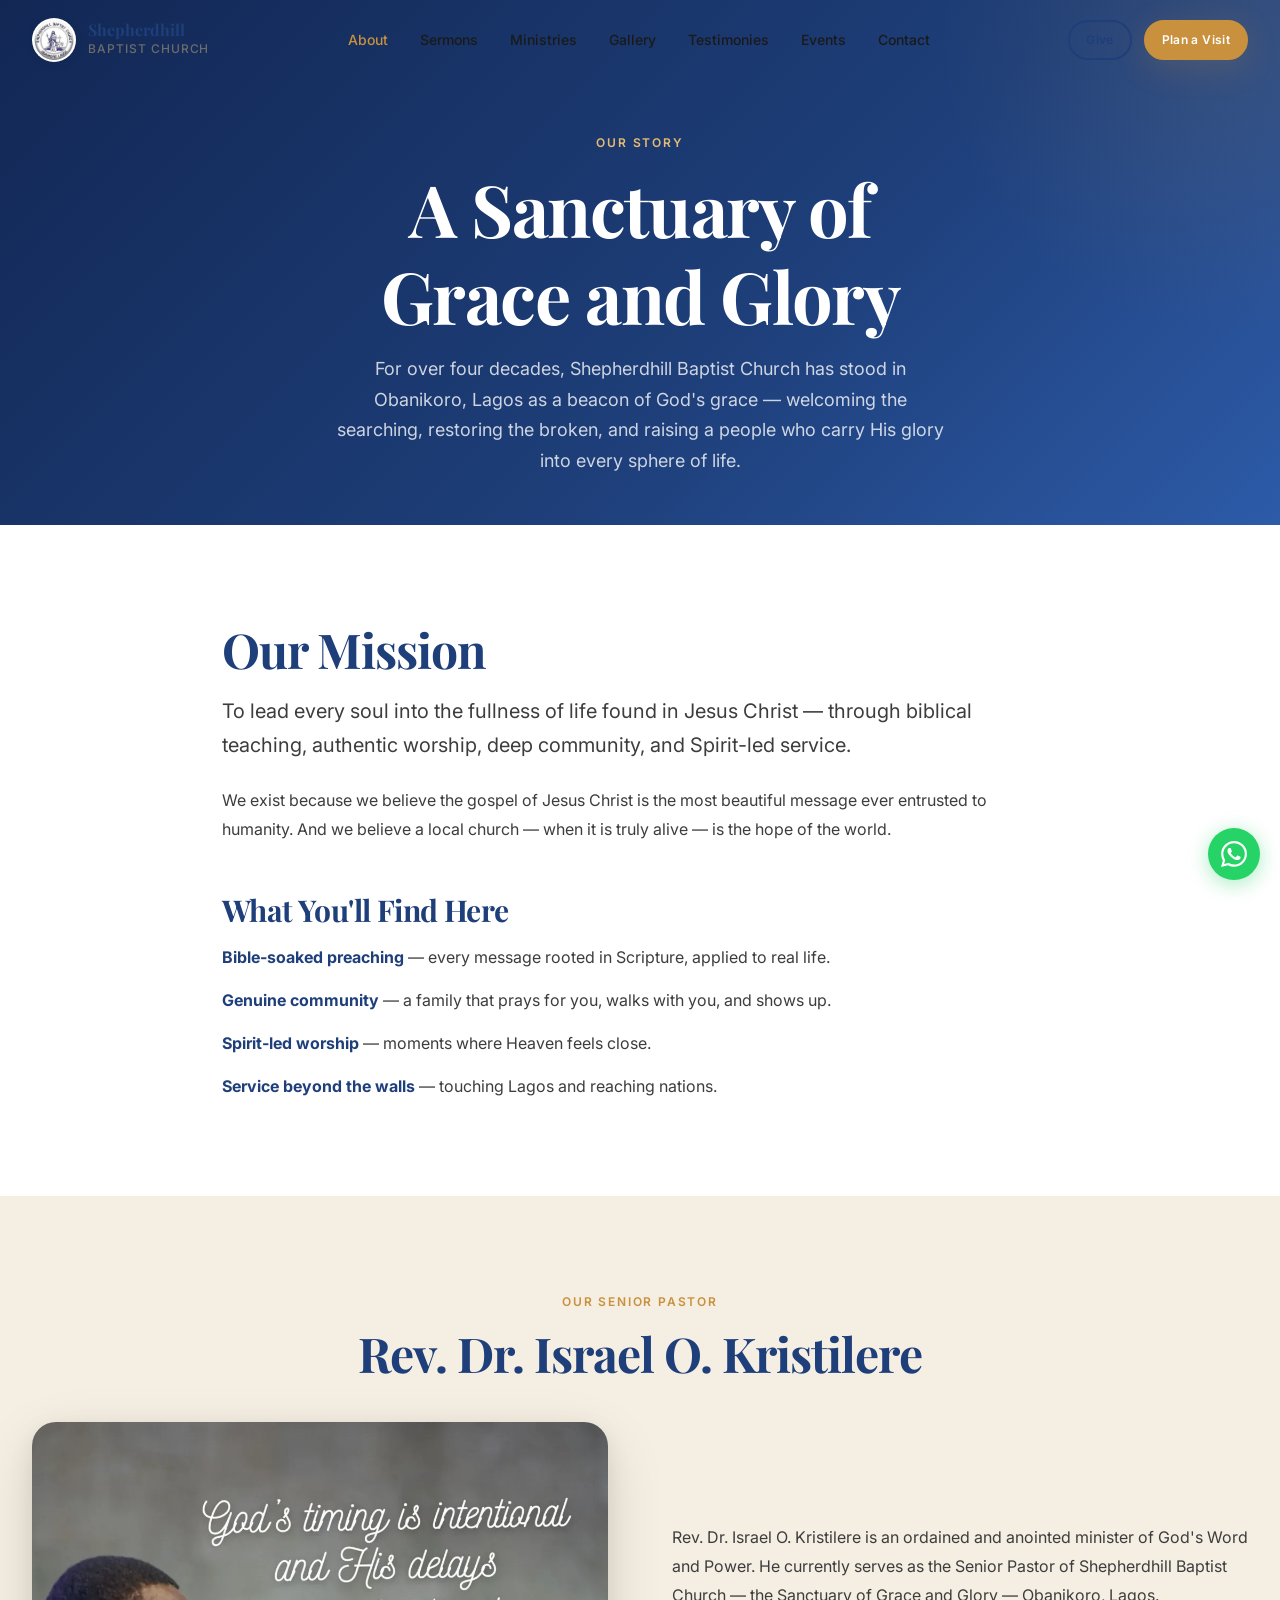
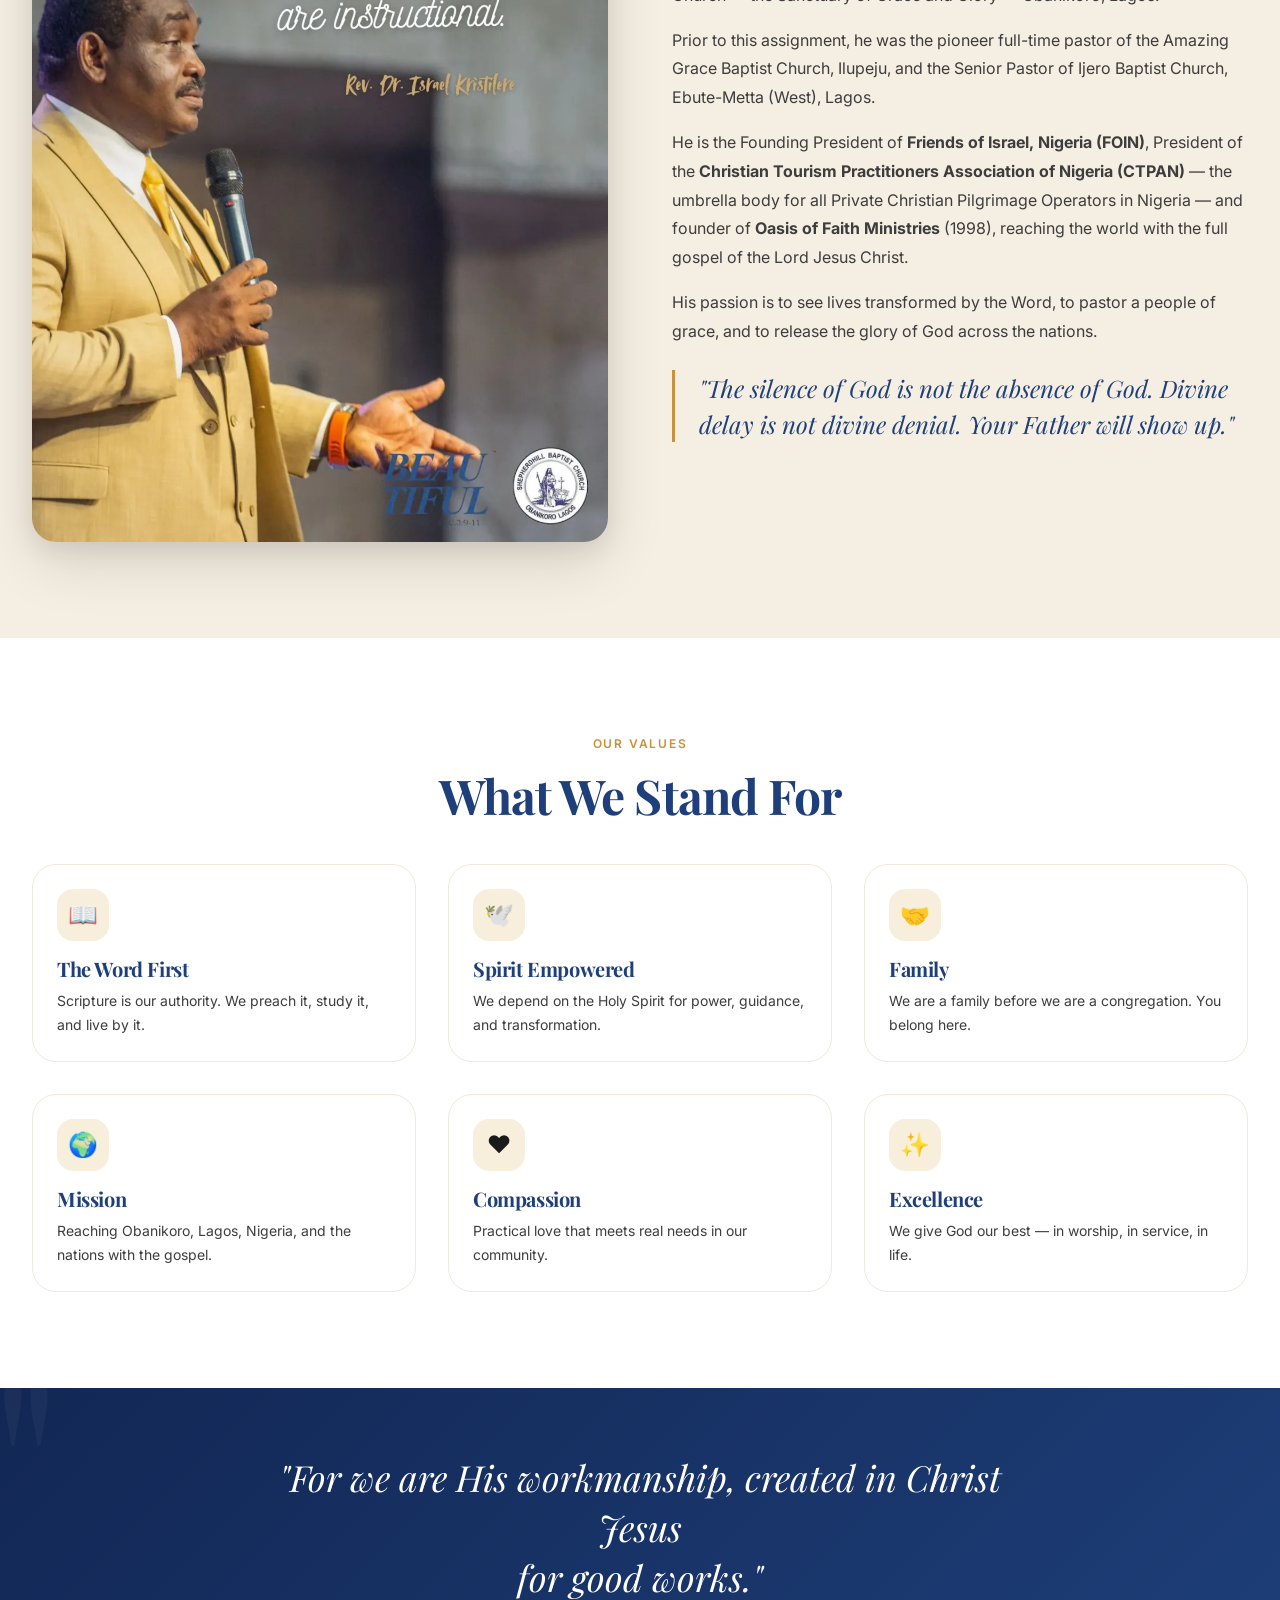
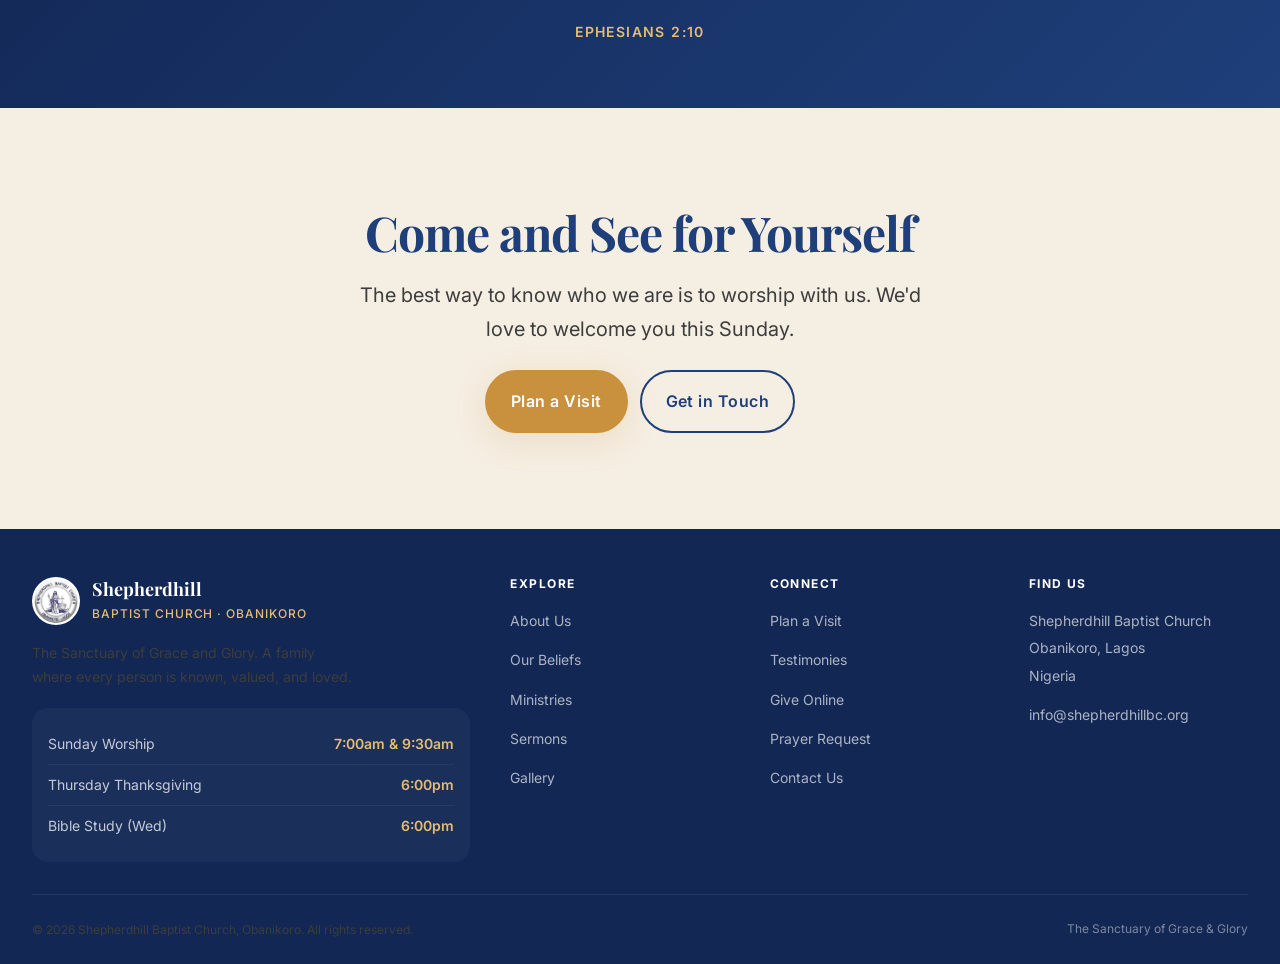
==== commit 653dd7be: "Add Gallery and Testimonies pages, update nav across site" ====
--- a/about.html
+++ b/about.html
@@ -28,8 +28,9 @@
         <li><a href="about.html" class="nav__link">About</a></li>
         <li><a href="sermons.html" class="nav__link">Sermons</a></li>
         <li><a href="ministries.html" class="nav__link">Ministries</a></li>
+        <li><a href="gallery.html" class="nav__link">Gallery</a></li>
+        <li><a href="testimonies.html" class="nav__link">Testimonies</a></li>
         <li><a href="events.html" class="nav__link">Events</a></li>
-        <li><a href="beliefs.html" class="nav__link">Beliefs</a></li>
         <li><a href="contact.html" class="nav__link">Contact</a></li>
       </ul>
       <div class="nav__actions">
@@ -49,6 +50,8 @@
       <li><a href="about.html" class="mobile-nav__link">About</a></li>
       <li><a href="sermons.html" class="mobile-nav__link">Sermons</a></li>
       <li><a href="ministries.html" class="mobile-nav__link">Ministries</a></li>
+      <li><a href="gallery.html" class="mobile-nav__link">Gallery</a></li>
+      <li><a href="testimonies.html" class="mobile-nav__link">Testimonies</a></li>
       <li><a href="events.html" class="mobile-nav__link">Events</a></li>
       <li><a href="beliefs.html" class="mobile-nav__link">Beliefs</a></li>
       <li><a href="plan-visit.html" class="mobile-nav__link">Plan a Visit</a></li>
@@ -225,12 +228,14 @@
             <li><a href="beliefs.html" class="footer__link">Our Beliefs</a></li>
             <li><a href="ministries.html" class="footer__link">Ministries</a></li>
             <li><a href="sermons.html" class="footer__link">Sermons</a></li>
+            <li><a href="gallery.html" class="footer__link">Gallery</a></li>
           </ul>
         </div>
         <div>
           <h4 class="footer__col-title">Connect</h4>
           <ul class="footer__links">
             <li><a href="plan-visit.html" class="footer__link">Plan a Visit</a></li>
+            <li><a href="testimonies.html" class="footer__link">Testimonies</a></li>
             <li><a href="give.html" class="footer__link">Give Online</a></li>
             <li><a href="contact.html#prayer" class="footer__link">Prayer Request</a></li>
             <li><a href="contact.html" class="footer__link">Contact Us</a></li>
--- a/css/style.css
+++ b/css/style.css
@@ -1400,6 +1400,165 @@
 }
 
 /* --------------------------------------------------------------------------
+   17b. GALLERY (masonry, CSS columns)
+   -------------------------------------------------------------------------- */
+.gallery {
+  column-count: 1;
+  column-gap: var(--space-4);
+}
+@media (min-width: 600px) {
+  .gallery { column-count: 2; }
+}
+@media (min-width: 900px) {
+  .gallery { column-count: 3; column-gap: var(--space-5); }
+}
+@media (min-width: 1200px) {
+  .gallery { column-count: 4; }
+}
+
+.gallery__item {
+  display: block;
+  width: 100%;
+  margin: 0 0 var(--space-4);
+  border-radius: var(--radius-lg);
+  overflow: hidden;
+  background: var(--color-warm);
+  break-inside: avoid;
+  position: relative;
+  cursor: pointer;
+  box-shadow: var(--shadow-sm);
+  transition: transform var(--transition-base), box-shadow var(--transition-base);
+}
+.gallery__item:hover {
+  transform: translateY(-4px);
+  box-shadow: var(--shadow-lg);
+}
+.gallery__item img {
+  display: block;
+  width: 100%;
+  height: auto;
+  object-fit: cover;
+  object-position: center 25%;
+}
+.gallery__caption {
+  position: absolute;
+  left: 0; right: 0; bottom: 0;
+  padding: var(--space-6) var(--space-4) var(--space-3);
+  background: linear-gradient(to top, rgba(18,39,84,0.92), transparent);
+  color: white;
+  font-size: var(--text-sm);
+  font-weight: 500;
+  opacity: 0;
+  transition: opacity var(--transition-base);
+  pointer-events: none;
+}
+.gallery__item:hover .gallery__caption,
+.gallery__item:focus .gallery__caption {
+  opacity: 1;
+}
+@media (hover: none) {
+  .gallery__caption { opacity: 1; }
+}
+
+/* Lightbox */
+.lightbox {
+  position: fixed;
+  inset: 0;
+  z-index: 10000;
+  background: rgba(10, 20, 40, 0.95);
+  display: flex;
+  align-items: center;
+  justify-content: center;
+  padding: var(--space-4);
+  opacity: 0;
+  pointer-events: none;
+  transition: opacity var(--transition-base);
+}
+.lightbox--open { opacity: 1; pointer-events: all; }
+.lightbox__img {
+  max-width: 100%;
+  max-height: 90vh;
+  border-radius: var(--radius-lg);
+  box-shadow: 0 30px 80px rgba(0,0,0,0.5);
+}
+.lightbox__close {
+  position: absolute;
+  top: var(--space-4);
+  right: var(--space-4);
+  width: 44px;
+  height: 44px;
+  border-radius: var(--radius-full);
+  background: rgba(255,255,255,0.1);
+  color: white;
+  font-size: var(--text-2xl);
+  display: flex;
+  align-items: center;
+  justify-content: center;
+}
+
+/* --------------------------------------------------------------------------
+   17c. TESTIMONY — fuller card variant
+   -------------------------------------------------------------------------- */
+.testimony-full {
+  background: white;
+  border-radius: var(--radius-2xl);
+  padding: var(--space-6);
+  border: 1px solid var(--color-border-light);
+  position: relative;
+  transition: all var(--transition-base);
+}
+.testimony-full:hover { box-shadow: var(--shadow-lg); transform: translateY(-2px); }
+.testimony-full__tag {
+  display: inline-block;
+  background: var(--color-accent-subtle);
+  color: var(--color-accent);
+  font-size: var(--text-xs);
+  font-weight: 600;
+  letter-spacing: 0.08em;
+  text-transform: uppercase;
+  padding: var(--space-1) var(--space-3);
+  border-radius: var(--radius-full);
+  margin-bottom: var(--space-4);
+}
+.testimony-full__quote {
+  font-family: var(--font-heading);
+  font-size: var(--text-lg);
+  color: var(--color-primary);
+  line-height: 1.6;
+  font-style: italic;
+  margin-bottom: var(--space-5);
+}
+.testimony-full__author {
+  display: flex;
+  align-items: center;
+  gap: var(--space-3);
+  padding-top: var(--space-4);
+  border-top: 1px solid var(--color-border-light);
+}
+.testimony-full__avatar {
+  width: 48px;
+  height: 48px;
+  border-radius: var(--radius-full);
+  background: linear-gradient(135deg, var(--color-accent), var(--color-accent-light));
+  color: white;
+  display: flex;
+  align-items: center;
+  justify-content: center;
+  font-weight: 700;
+  font-size: var(--text-base);
+  flex-shrink: 0;
+}
+.testimony-full__name {
+  font-weight: 600;
+  color: var(--color-primary);
+  font-size: var(--text-sm);
+}
+.testimony-full__meta {
+  font-size: var(--text-xs);
+  color: var(--color-muted);
+}
+
+/* --------------------------------------------------------------------------
    18. ANIMATIONS
    -------------------------------------------------------------------------- */
 @keyframes fadeInUp {
